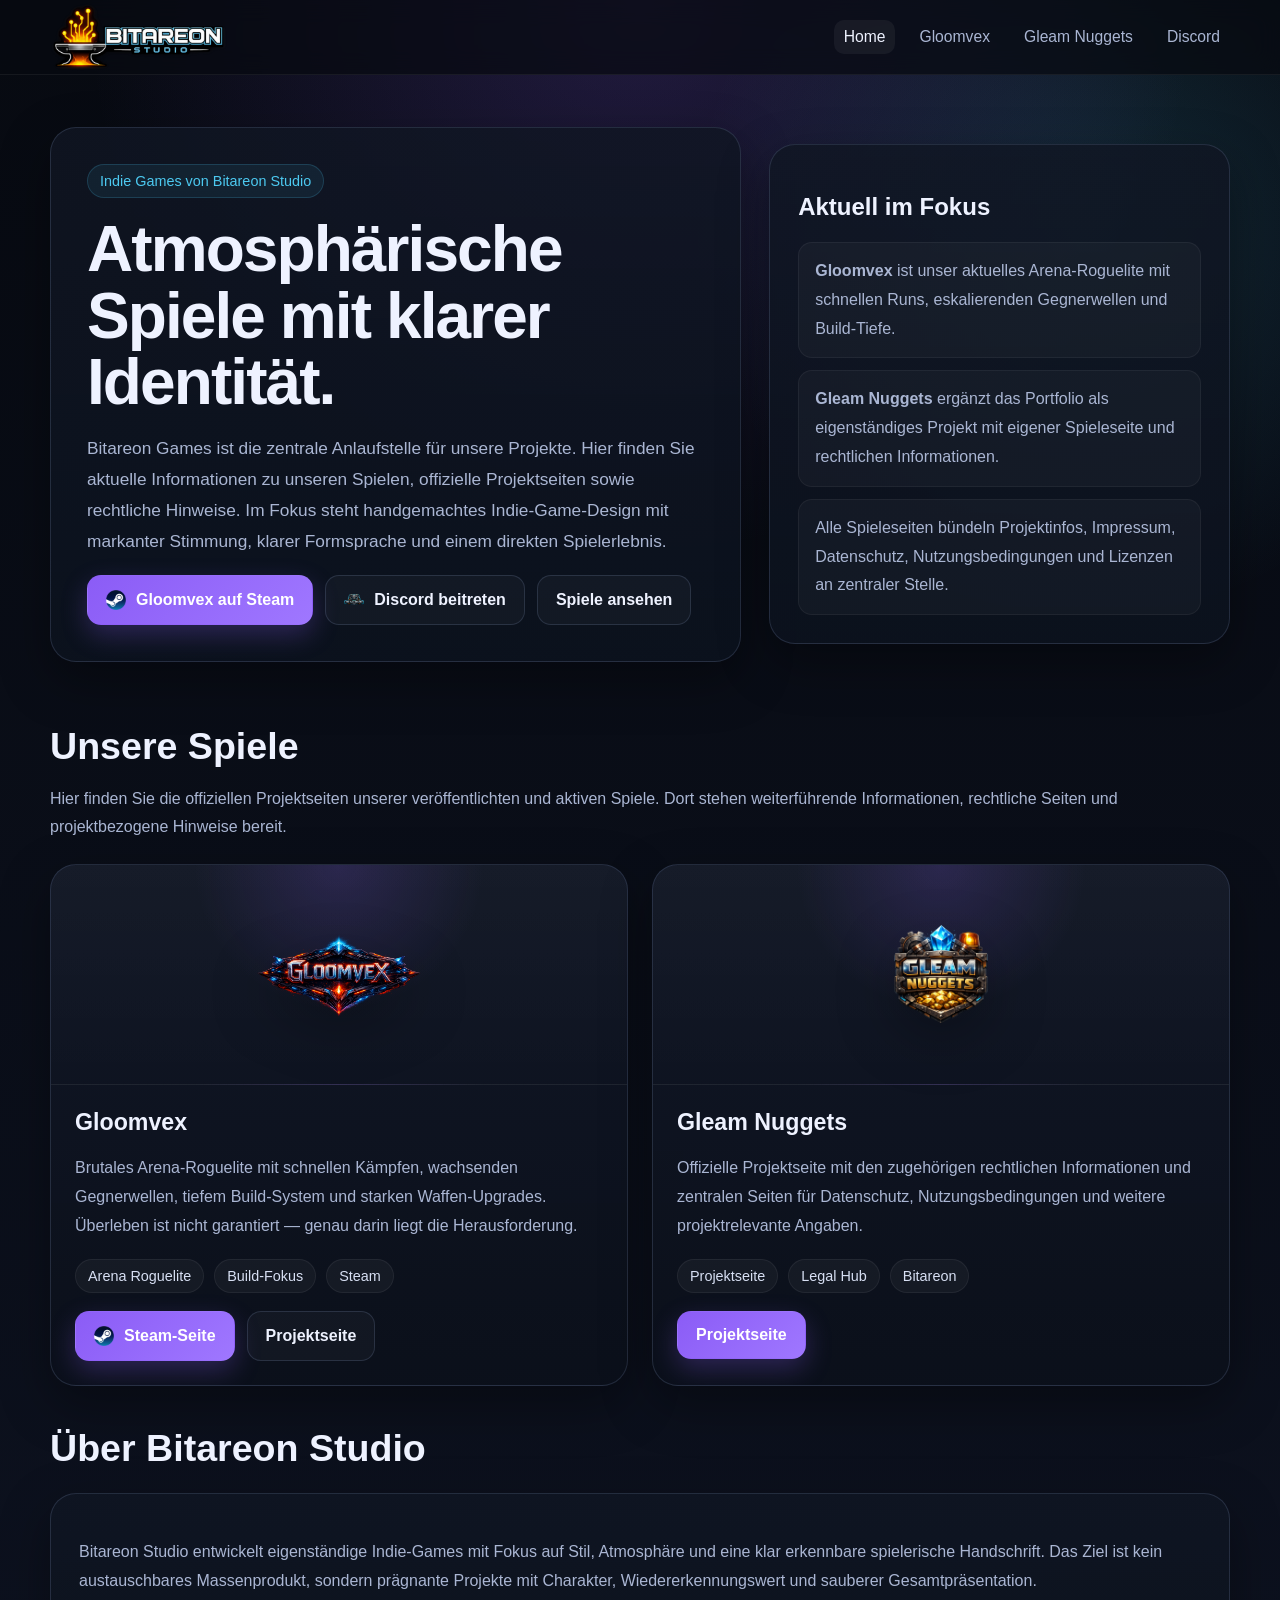
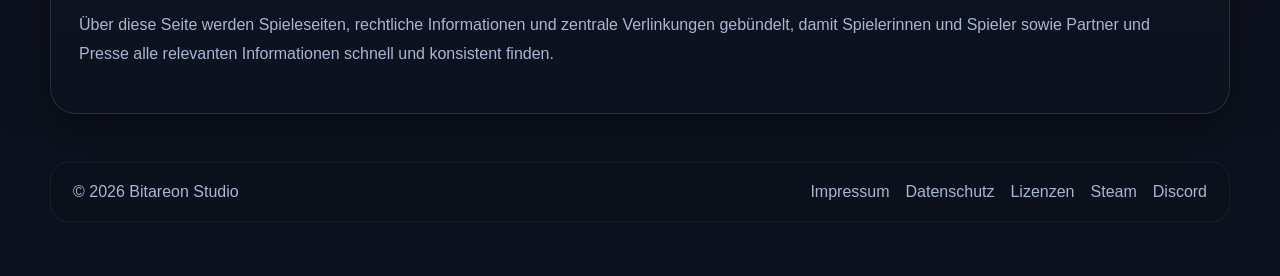
==== index.html @ 07617633 "Init" ====
<!DOCTYPE html>
<html lang="de">
<head>
  <meta charset="UTF-8">
  <meta name="viewport" content="width=device-width, initial-scale=1.0">
  <title>Bitareon Games</title>
  <meta name="description" content="Bitareon Games ist die offizielle Spieleseite von Bitareon Studio mit Informationen zu Gloomvex, Gleam Nuggets und weiteren Projekten.">
  <link rel="stylesheet" href="assets/site.css">
</head>
<body>

  <div class="topbar">
    <div class="container topbar-inner">
      <a class="brand" href="index.html" aria-label="Bitareon Games Startseite">
        <img class="brand-main-logo" src="assets/Bitareon_Logo_2000x800.png" alt="Bitareon Games Logo">
      </a>
      <nav class="nav" aria-label="Hauptnavigation">
        <a class="active" href="index.html">Home</a>
        <a href="gloomvex/">Gloomvex</a>
        <a href="gleam-nuggets/">Gleam Nuggets</a>
        <a href="https://discord.gg/qRFpBKGN" target="_blank" rel="noopener noreferrer">Discord</a>
      </nav>
    </div>
  </div>
  <header class="hero">
    <div class="container hero-grid">
      <div class="hero-copy">
        <div class="eyebrow">Indie Games von Bitareon Studio</div>
        <h1>Atmosphärische Spiele mit klarer Identität.</h1>
        <p>
          Bitareon Games ist die zentrale Anlaufstelle für unsere Projekte. Hier finden Sie aktuelle Informationen zu unseren Spielen,
          offizielle Projektseiten sowie rechtliche Hinweise. Im Fokus steht handgemachtes Indie-Game-Design mit markanter Stimmung,
          klarer Formsprache und einem direkten Spielerlebnis.
        </p>
        <div class="hero-actions">
          <a class="button button-primary" href="https://store.steampowered.com/app/4449700/Gloomvex/" target="_blank" rel="noopener noreferrer">
            <img src="assets/Steam_icon_logo.png" alt="">
            Gloomvex auf Steam
          </a>
          <a class="button button-secondary" href="https://discord.gg/qRFpBKGN" target="_blank" rel="noopener noreferrer">
            <img src="assets/DiscordLogo_Hovered_01.png" alt="">
            Discord beitreten
          </a>
          <a class="button button-secondary" href="#games">Spiele ansehen</a>
        </div>
      </div>
      <aside class="hero-side" aria-label="Highlights">
        <h2>Aktuell im Fokus</h2>
        <ul>
          <li><strong>Gloomvex</strong> ist unser aktuelles Arena-Roguelite mit schnellen Runs, eskalierenden Gegnerwellen und Build-Tiefe.</li>
          <li><strong>Gleam Nuggets</strong> ergänzt das Portfolio als eigenständiges Projekt mit eigener Spieleseite und rechtlichen Informationen.</li>
          <li>Alle Spieleseiten bündeln Projektinfos, Impressum, Datenschutz, Nutzungsbedingungen und Lizenzen an zentraler Stelle.</li>
        </ul>
      </aside>
    </div>
  </header>
  <main>
    <section id="games">
      <div class="container">
        <div class="section-head">
          <h2>Unsere Spiele</h2>
          <p>
            Hier finden Sie die offiziellen Projektseiten unserer veröffentlichten und aktiven Spiele. Dort stehen weiterführende Informationen,
            rechtliche Seiten und projektbezogene Hinweise bereit.
          </p>
        </div>
        <div class="games-grid">
          <article class="game-card">
            <div class="game-visual"><img class="logo-gloomvex logo-wide" src="assets/Gloomvex Logo 1280x720.png" alt="Gloomvex Logo"></div>
            <div class="game-body">
              <h3>Gloomvex</h3>
              <p>Brutales Arena-Roguelite mit schnellen Kämpfen, wachsenden Gegnerwellen, tiefem Build-System und starken Waffen-Upgrades. Überleben ist nicht garantiert — genau darin liegt die Herausforderung.</p>
              <div class="tag-row"><span class="tag">Arena Roguelite</span><span class="tag">Build-Fokus</span><span class="tag">Steam</span></div>
              <div class="card-actions">
                <a class="button button-primary" href="https://store.steampowered.com/app/4449700/Gloomvex/" target="_blank" rel="noopener noreferrer"><img src="assets/Steam_icon_logo.png" alt="">Steam-Seite</a>
                <a class="button button-secondary" href="gloomvex/">Projektseite</a>
              </div>
            </div>
          </article>
          <article class="game-card">
            <div class="game-visual"><img class="logo-gleam logo-square" src="assets/GleamNuggets_Logo.png" alt="Gleam Nuggets Logo"></div>
            <div class="game-body">
              <h3>Gleam Nuggets</h3>
              <p>Offizielle Projektseite mit den zugehörigen rechtlichen Informationen und zentralen Seiten für Datenschutz, Nutzungsbedingungen und weitere projektrelevante Angaben.</p>
              <div class="tag-row"><span class="tag">Projektseite</span><span class="tag">Legal Hub</span><span class="tag">Bitareon</span></div>
              <div class="card-actions"><a class="button button-primary" href="gleam-nuggets/">Projektseite</a></div>
            </div>
          </article>
        </div>
      </div>
    </section>
    <section id="about">
      <div class="container">
        <div class="section-head"><h2>Über Bitareon Studio</h2></div>
        <div class="panel" style="padding:28px;">
          <p class="lede">Bitareon Studio entwickelt eigenständige Indie-Games mit Fokus auf Stil, Atmosphäre und eine klar erkennbare spielerische Handschrift. Das Ziel ist kein austauschbares Massenprodukt, sondern prägnante Projekte mit Charakter, Wiedererkennungswert und sauberer Gesamtpräsentation.</p>
          <p class="lede">Über diese Seite werden Spieleseiten, rechtliche Informationen und zentrale Verlinkungen gebündelt, damit Spielerinnen und Spieler sowie Partner und Presse alle relevanten Informationen schnell und konsistent finden.</p>
        </div>
      </div>
    </section>
  </main>

  <footer>
    <div class="container">
      <div class="footer-box">
        <div>© 2026 Bitareon Studio</div>
        <div class="footer-links">
          <a href="gloomvex/imprint.html">Impressum</a>
          <a href="gloomvex/privacy.html">Datenschutz</a>
          <a href="gloomvex/licenses.html">Lizenzen</a>
          <a href="https://store.steampowered.com/app/4449700/Gloomvex/" target="_blank" rel="noopener noreferrer">Steam</a>
          <a href="https://discord.gg/qRFpBKGN" target="_blank" rel="noopener noreferrer">Discord</a>
        </div>
      </div>
    </div>
  </footer>
</body>
</html>
---- assets/site.css ----
:root {
  --bg: #070a11;
  --bg2: #0d1220;
  --panel: rgba(18, 24, 38, 0.92);
  --panel-strong: rgba(24, 31, 49, 0.98);
  --border: rgba(145, 166, 212, 0.18);
  --text: #eef2ff;
  --muted: #aab6d3;
  --accent: #8b5cf6;
  --accent-hover: #9f77ff;
  --accent-2: #4cc9f0;
  --shadow: 0 18px 50px rgba(0,0,0,0.35);
  --radius-xl: 26px;
  --radius-lg: 18px;
  --radius-md: 14px;
  --maxw: 1180px;
}
* { box-sizing: border-box; }
html { scroll-behavior: smooth; }
body {
  margin: 0;
  color: var(--text);
  font-family: Arial, Helvetica, sans-serif;
  background:
    radial-gradient(circle at top, rgba(139,92,246,0.20), transparent 28%),
    radial-gradient(circle at 85% 12%, rgba(76,201,240,0.16), transparent 20%),
    linear-gradient(180deg, var(--bg) 0%, var(--bg2) 100%);
  min-height: 100vh;
}
a { color: inherit; text-decoration: none; }
p, li { line-height: 1.8; }
.container { width: min(var(--maxw), calc(100% - 32px)); margin: 0 auto; }

.topbar {
  position: sticky; top: 0; z-index: 20; backdrop-filter: blur(12px);
  background: rgba(7,10,17,0.72); border-bottom: 1px solid rgba(255,255,255,0.06);
}
.topbar-inner {
  display: flex; align-items: center; justify-content: space-between; gap: 20px; min-height: 74px;
}
.brand { display: flex; align-items: center; gap: 14px; min-width: 0; }
.brand img,
.hero .brand-main-logo {
  width: 178px !important;
  max-width: 40vw !important;
  height: auto !important;
  display: block;
}

.nav { display: flex; align-items: center; gap: 14px; flex-wrap: wrap; justify-content: flex-end; }
.nav a {
  color: var(--muted); font-size: 0.98rem; transition: color 0.2s ease, background 0.2s ease;
  padding: 8px 10px; border-radius: 10px;
}
.nav a:hover, .nav a.active { color: var(--text); background: rgba(255,255,255,0.05); }

.hero { padding: 52px 0 34px; }
.hero-grid { display: grid; grid-template-columns: 1.2fr 0.8fr; gap: 28px; align-items: center; }

.hero-copy, .hero-side, .panel, .legal-shell, .info-card, .content-card, .link-card {
  background: linear-gradient(180deg, rgba(16,22,35,0.84), rgba(12,18,30,0.92));
  border: 1px solid var(--border); box-shadow: var(--shadow); border-radius: var(--radius-xl);
}
.hero-copy { padding: 36px; }
.hero-side { padding: 28px; }

.eyebrow {
  display: inline-flex; align-items: center; gap: 8px; color: var(--accent-2);
  background: rgba(76,201,240,0.08); border: 1px solid rgba(76,201,240,0.18);
  border-radius: 999px; padding: 8px 12px; font-size: 0.9rem; margin-bottom: 18px;
}

h1 { font-size: clamp(2.4rem, 5vw, 4.4rem); line-height: 1.04; margin: 0 0 16px; letter-spacing: -0.03em; }
h2 { line-height: 1.2; }

.hero p, .section-head p, .muted, .lede { color: var(--muted); }
.hero p { font-size: 1.08rem; max-width: 64ch; }

.hero-actions, .legal-links, .card-actions, .tab-nav { display: flex; flex-wrap: wrap; gap: 12px; }

.button {
  display: inline-flex; align-items: center; justify-content: center; gap: 10px;
  padding: 14px 18px; border-radius: 14px; font-weight: 700;
  transition: transform 0.2s ease, background 0.2s ease, border-color 0.2s ease, opacity 0.2s ease;
  border: 1px solid transparent;
}
.button:hover { transform: translateY(-1px); }
.button-primary { background: linear-gradient(135deg, var(--accent), var(--accent-hover)); color: white; box-shadow: 0 10px 26px rgba(139,92,246,0.26); }
.button-secondary { background: rgba(255,255,255,0.03); color: var(--text); border-color: var(--border); }
.button-secondary:hover, .tab-nav a:hover, .tab-nav a.active { background: rgba(255,255,255,0.06); border-color: rgba(255,255,255,0.16); }
.button img, .icon-link img { width: 20px; height: 20px; object-fit: contain; display: block; }

.hero-side ul, .clean-list { list-style: none; padding: 0; margin: 0; display: grid; gap: 12px; }
.hero-side li, .clean-list li {
  color: var(--muted); background: rgba(255,255,255,0.03); border: 1px solid rgba(255,255,255,0.05);
  border-radius: 14px; padding: 14px 16px;
}

section { padding: 28px 0 12px; }
.section-head { margin-bottom: 22px; }
.section-head h2 { margin: 0 0 10px; font-size: clamp(1.7rem, 3vw, 2.35rem); }

.games-grid, .card-grid, .link-grid { display: grid; grid-template-columns: repeat(2, minmax(0, 1fr)); gap: 24px; }

.game-card, .link-card {
  background: linear-gradient(180deg, rgba(18, 24, 38, 0.94), rgba(11, 16, 27, 0.98));
  border: 1px solid var(--border); border-radius: var(--radius-xl); overflow: hidden; box-shadow: var(--shadow);
  display: flex; flex-direction: column;
}

.game-visual {
  display: grid; place-items: center; min-height: 220px; padding: 28px;
  background: radial-gradient(circle at top, rgba(139,92,246,0.18), transparent 40%), linear-gradient(180deg, rgba(255,255,255,0.02), rgba(255,255,255,0));
  border-bottom: 1px solid rgba(255,255,255,0.05);
}
.game-visual img {
  width: auto !important;
  height: auto !important;
  max-width: 100% !important;
  max-height: none !important;
  object-fit: contain;
  display: block;
  filter: drop-shadow(0 18px 28px rgba(0,0,0,0.28));
}
.game-visual img.logo-wide,
.game-visual img.logo-gloomvex {
  max-width: 220px !important;
  max-height: 94px !important;
}
.game-visual img.logo-square,
.game-visual img.logo-gleam {
  max-width: 118px !important;
  max-height: 118px !important;
}

.game-body, .link-card-body { padding: 24px; display: flex; flex-direction: column; gap: 18px; height: 100%; }
.game-body h3, .link-card-body h3 { margin: 0; font-size: 1.45rem; }
.game-body p, .link-card-body p { margin: 0; color: var(--muted); }

.tag-row { display: flex; gap: 10px; flex-wrap: wrap; }
.tag {
  display: inline-flex; padding: 8px 12px; border-radius: 999px; background: rgba(255,255,255,0.04);
  border: 1px solid rgba(255,255,255,0.06); color: #d7dff3; font-size: 0.9rem;
}

.page-hero { padding: 42px 0 24px; }
.page-hero-inner {
  display: grid; grid-template-columns: 1.1fr 0.9fr; gap: 24px; align-items: stretch;
}
.page-head, .page-side { padding: 30px; }
.page-head h1 { font-size: clamp(2rem, 4vw, 3.3rem); margin-bottom: 14px; }

.project-logo {
  width: auto !important;
  height: auto !important;
  max-width: 300px !important;
  max-height: 128px !important;
  object-fit: contain;
  display: block;
  margin-bottom: 18px;
  filter: drop-shadow(0 16px 24px rgba(0,0,0,0.3));
}
.project-logo.logo-square,
.project-logo.logo-gleam {
  max-width: 118px !important;
  max-height: 118px !important;
}
.project-logo.logo-gloomvex {
  max-width: 220px !important;
  max-height: 94px !important;
}

.tab-nav { margin-top: 18px; }
.tab-nav a {
  padding: 11px 14px; border-radius: 12px; color: var(--text); background: rgba(255,255,255,0.03); border: 1px solid var(--border);
  font-weight: 700;
}

.legal-layout { display: grid; grid-template-columns: 280px 1fr; gap: 24px; padding-bottom: 42px; }
.legal-shell { padding: 22px; align-self: start; position: sticky; top: 92px; }
.legal-shell h3 { margin: 0 0 14px; font-size: 1rem; }

.side-nav { display: grid; gap: 10px; }
.side-nav a {
  padding: 12px 14px; border-radius: 12px; color: var(--muted); background: rgba(255,255,255,0.03); border: 1px solid rgba(255,255,255,0.05); font-weight: 700;
}
.side-nav a:hover, .side-nav a.active { color: var(--text); background: rgba(255,255,255,0.06); border-color: rgba(255,255,255,0.15); }

.content-card { padding: 34px; }
.content-card h1 { font-size: clamp(2rem, 4vw, 3rem); margin-bottom: 10px; }
.content-card h2 { margin-top: 30px; margin-bottom: 12px; font-size: 1.15rem; }
.content-card p, .content-card li { color: var(--muted); }
.content-card ul { padding-left: 22px; }
.content-card .muted, .content-card .meta { color: var(--muted); margin-bottom: 20px; }
.content-card .box {
  background: rgba(255,255,255,0.03); border: 1px solid rgba(255,255,255,0.06);
  border-radius: 16px; padding: 22px; margin-bottom: 18px;
}
.content-card .box h2 { margin-top: 0; }

.breadcrumbs { display: flex; flex-wrap: wrap; gap: 10px; color: var(--muted); margin-bottom: 14px; }
.breadcrumbs a:hover { color: var(--text); }

.footer-box {
  background: rgba(11,16,27,0.75); border: 1px solid rgba(255,255,255,0.06); border-radius: 18px;
  padding: 20px 22px; display: flex; align-items: center; justify-content: space-between; gap: 18px; flex-wrap: wrap;
}
footer { padding: 36px 0 54px; color: var(--muted); }
.footer-links { display: flex; gap: 16px; flex-wrap: wrap; }
.footer-links a:hover { color: var(--text); }

@media (max-width: 960px) {
  .hero-grid, .games-grid, .card-grid, .link-grid, .page-hero-inner, .legal-layout { grid-template-columns: 1fr; }
  .legal-shell { position: static; }
}

@media (max-width: 900px) {
  .topbar-inner { min-height: unset; padding: 14px 0; align-items: flex-start; flex-direction: column; }
  .nav { justify-content: flex-start; }
  .hero-copy, .hero-side, .page-head, .page-side, .content-card, .legal-shell { padding: 24px; }
}

@media (max-width: 520px) {
  .container { width: min(var(--maxw), calc(100% - 20px)); }
  .brand img,
  .hero .brand-main-logo { width: 128px !important; max-width: 48vw !important; }
  .button, .card-actions .button { width: 100%; }
  .game-body, .link-card-body { padding: 20px; }
  .game-visual { min-height: 180px; padding: 22px; }
  .game-visual img.logo-wide,
  .game-visual img.logo-gloomvex,
  .project-logo.logo-gloomvex { max-width: 200px !important; max-height: 86px !important; }
  .game-visual img.logo-square,
  .game-visual img.logo-gleam,
  .project-logo.logo-square,
  .project-logo.logo-gleam { max-width: 104px !important; max-height: 104px !important; }
}
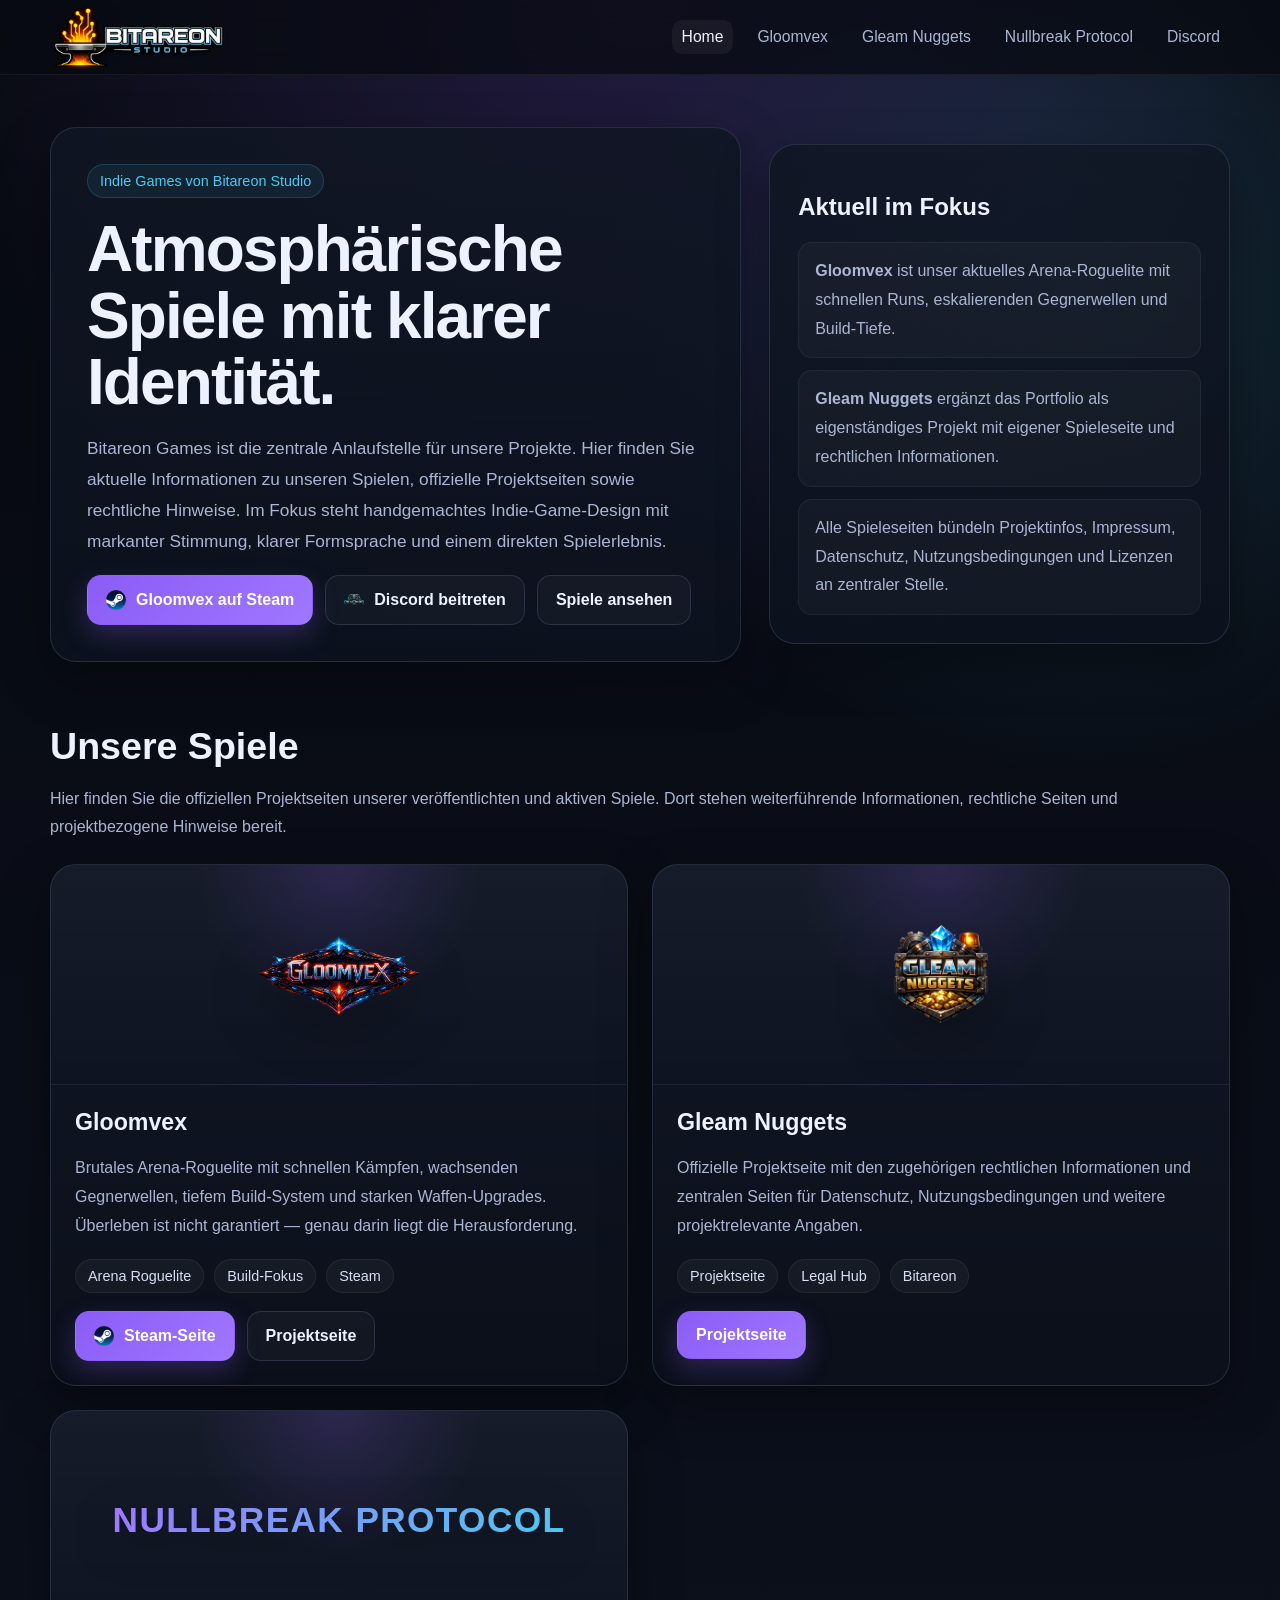
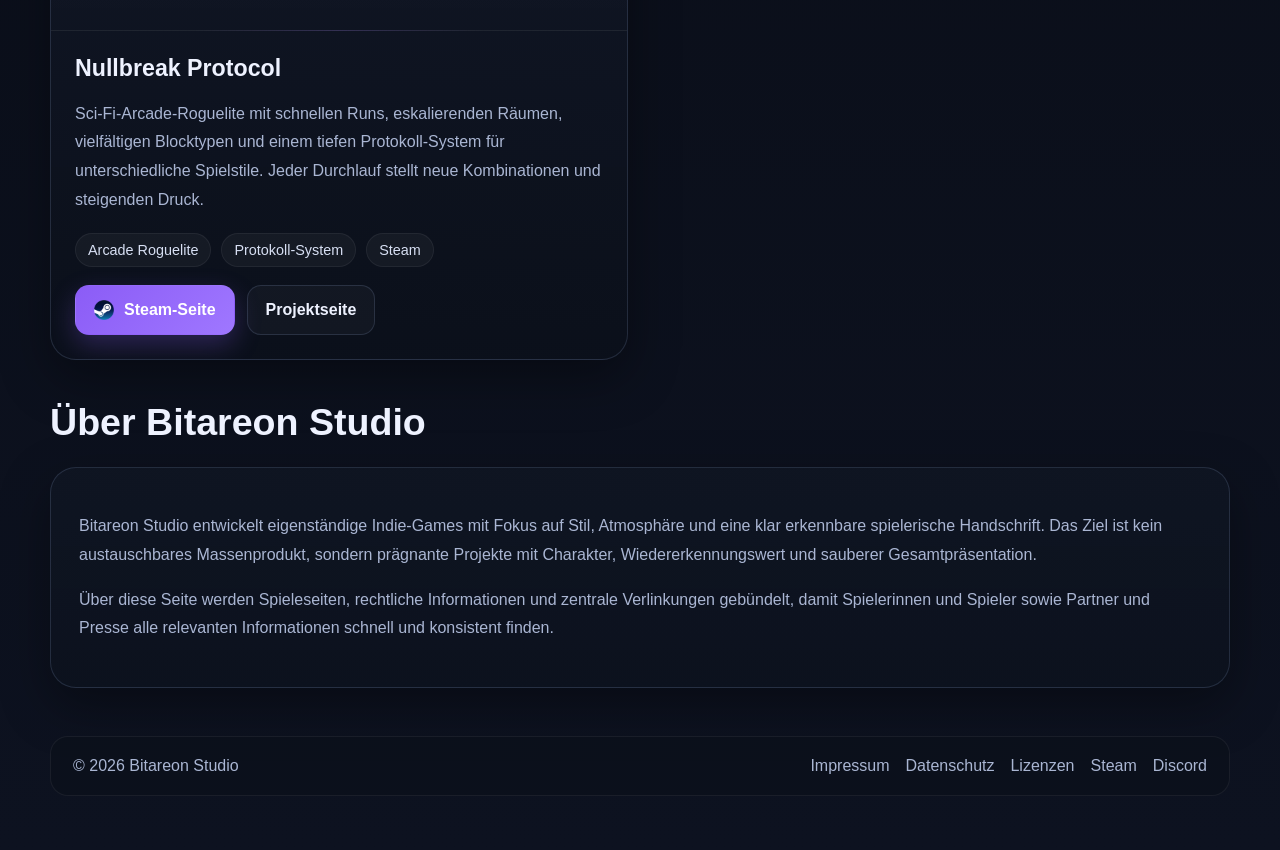
==== commit 83d5eb93: "Add files via upload" ====
--- a/index.html
+++ b/index.html
@@ -18,7 +18,8 @@
         <a class="active" href="index.html">Home</a>
         <a href="gloomvex/">Gloomvex</a>
         <a href="gleam-nuggets/">Gleam Nuggets</a>
-        <a href="https://discord.gg/qRFpBKGN" target="_blank" rel="noopener noreferrer">Discord</a>
+        <a href="nullbreak-protocol/">Nullbreak Protocol</a>
+        <a href="https://discord.gg/4KWTKk2cNQ" target="_blank" rel="noopener noreferrer">Discord</a>
       </nav>
     </div>
   </div>
@@ -86,6 +87,18 @@
               <div class="card-actions"><a class="button button-primary" href="gleam-nuggets/">Projektseite</a></div>
             </div>
           </article>
+          <article class="game-card">
+            <div class="game-visual"><span class="logo-text-fallback">Nullbreak Protocol</span></div>
+            <div class="game-body">
+              <h3>Nullbreak Protocol</h3>
+              <p>Sci-Fi-Arcade-Roguelite mit schnellen Runs, eskalierenden Räumen, vielfältigen Blocktypen und einem tiefen Protokoll-System für unterschiedliche Spielstile. Jeder Durchlauf stellt neue Kombinationen und steigenden Druck.</p>
+              <div class="tag-row"><span class="tag">Arcade Roguelite</span><span class="tag">Protokoll-System</span><span class="tag">Steam</span></div>
+              <div class="card-actions">
+                <a class="button button-primary" href="https://store.steampowered.com/app/4782420/Nullbreak_Protocol/" target="_blank" rel="noopener noreferrer"><img src="assets/Steam_icon_logo.png" alt="">Steam-Seite</a>
+                <a class="button button-secondary" href="nullbreak-protocol/">Projektseite</a>
+              </div>
+            </div>
+          </article>
         </div>
       </div>
     </section>
@@ -109,10 +122,10 @@
           <a href="gloomvex/privacy.html">Datenschutz</a>
           <a href="gloomvex/licenses.html">Lizenzen</a>
           <a href="https://store.steampowered.com/app/4449700/Gloomvex/" target="_blank" rel="noopener noreferrer">Steam</a>
-          <a href="https://discord.gg/qRFpBKGN" target="_blank" rel="noopener noreferrer">Discord</a>
+          <a href="https://discord.gg/4KWTKk2cNQ" target="_blank" rel="noopener noreferrer">Discord</a>
         </div>
       </div>
     </div>
   </footer>
 </body>
-</html>+</html>
--- a/assets/site.css
+++ b/assets/site.css
@@ -235,3 +235,26 @@
   .project-logo.logo-square,
   .project-logo.logo-gleam { max-width: 104px !important; max-height: 104px !important; }
 }
+
+/* --- Text-Logo-Platzhalter (Nullbreak Protocol, bis PNG vorliegt) --- */
+.logo-text-fallback {
+  display: inline-block;
+  font-weight: 800;
+  letter-spacing: 0.04em;
+  line-height: 1.1;
+  text-transform: uppercase;
+  background: linear-gradient(135deg, var(--accent-hover), var(--accent-2));
+  -webkit-background-clip: text;
+  background-clip: text;
+  color: transparent;
+  filter: drop-shadow(0 12px 22px rgba(0,0,0,0.32));
+}
+.game-visual .logo-text-fallback { font-size: clamp(1.5rem, 3.4vw, 2.2rem); }
+.project-logo.logo-text-fallback { font-size: clamp(1.7rem, 3.6vw, 2.5rem); margin-bottom: 18px; }
+
+/* Hero-Mark auf der Nullbreak-Protocol-Projektseite: dezent, da die <h1> die Wortmarke trägt */
+.project-logo.project-logo-mark {
+  font-size: clamp(0.9rem, 1.6vw, 1.1rem);
+  letter-spacing: 0.16em;
+  margin-bottom: 10px;
+}
